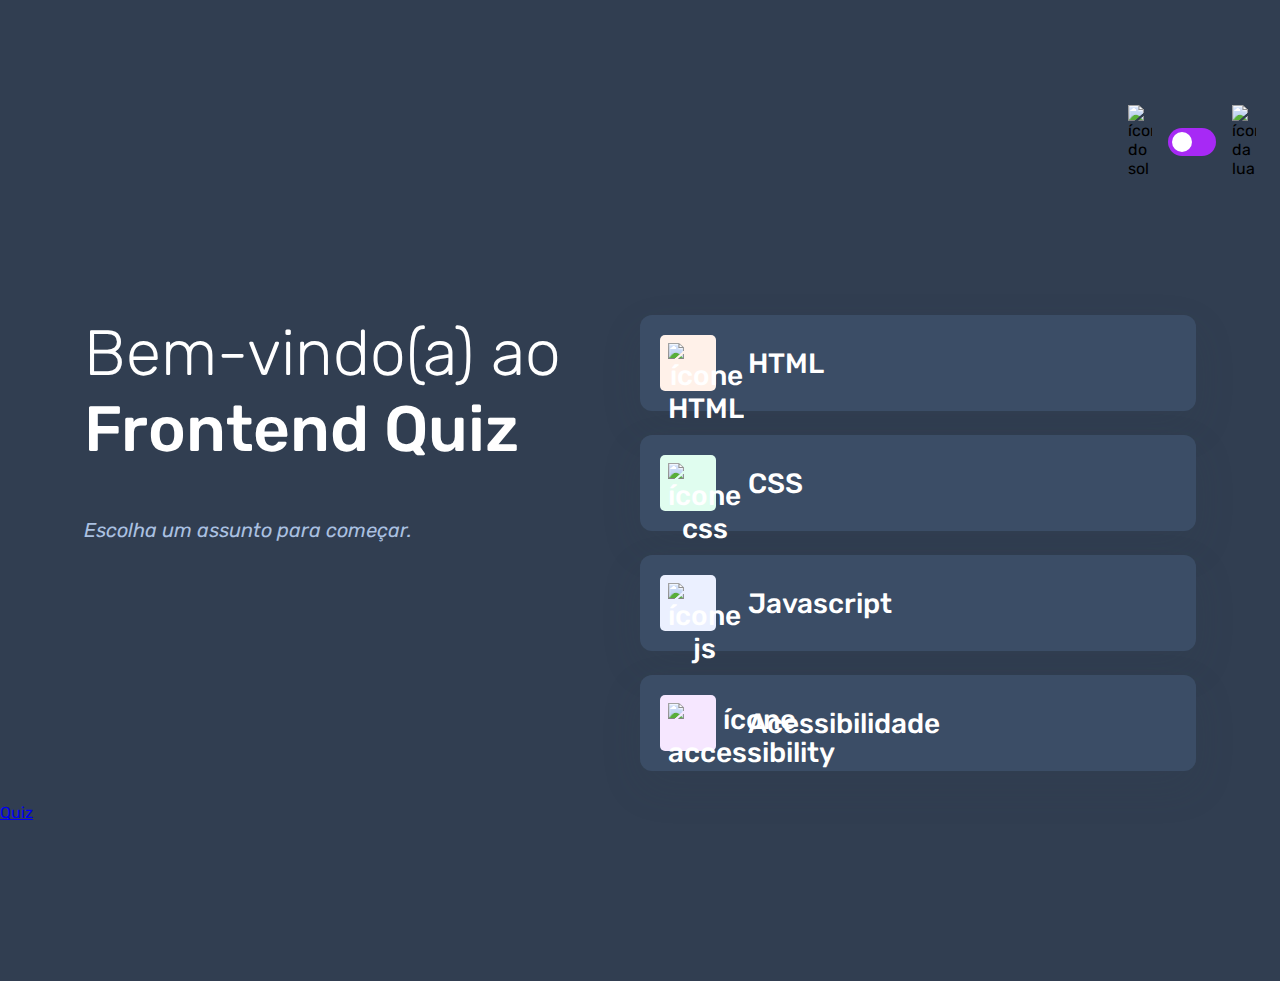
==== index.html @ 38fb469e "criação da página do quiz" ====
<!DOCTYPE html>
<html lang="en">
<head>
    <meta charset="UTF-8">
    <meta name="viewport" content="width=device-width, initial-scale=1.0">
    <link rel="preconnect" href="https://fonts.googleapis.com">
<link rel="preconnect" href="https://fonts.gstatic.com" crossorigin>
<link href="https://fonts.googleapis.com/css2?family=Rubik:ital,wght@0,300..900;1,300..900&display=swap" rel="stylesheet">
    <link rel="stylesheet" href="style.css">
    <title>Quiz App</title>
</head>
<body class="escuro">
    <header>
        <div class="tema">
            <img src="./assets/images/icon-sun-dark.svg" alt="ícone do sol">
            <button>
                <div></div>
            </button>
            <img src="./assets/images/icon-moon-dark.svg" alt="ícone da lua">
        </div>
    </header>

    <main>
        <section class="boas_vindas">
            <h1>
                Bem-vindo(a) ao <br> 
                <strong>Frontend Quiz</strong>
            </h1>

            <p>Escolha um assunto para começar.</p>
        </section>

        <section class="assuntos">
            <button class="botao_html">
                <div>
                    <img src="./assets/images/icon-html.svg" alt="ícone HTML">
                </div>
                HTML
            </button>

            <button  class="botao_css">
                <div>
                    <img src="./assets/images/icon-css.svg" alt="ícone css">
                </div>
                CSS
            </button>

            <button  class="botao_javascript">
                <div>
                    <img src="./assets/images/icon-js.svg" alt="ícone js">
                </div>
                Javascript
            </button>

            <button  class="botao_acessibilidade">
                <div>
                    <img src="./assets/images/icon-accessibility.svg" alt="ícone accessibility">
                </div>
                Acessibilidade
            </button>
        </section>
    </main>

    <a href="./pages/quiz/quiz.html">Quiz</a>
</body>
</html>
---- style.css ----
* {
    margin: 0;
    padding: 0;
    box-sizing: border-box;
    font-family: "Rubik", sans-serif;  
}

:root {
    --bg-color: #f4f6fa;
    --purple: #a729f5;
    --primary-text-color: #313e51;
    --secondary-text-color: #626c7f;
    --button-bg: #fff;
    --shadow: 0px 16px 40px 0px rgba(143, 160, 193, 0.14);
    --bg-html: #fff1e9;
    --bg-css: #e0fdef;
    --bg-javascript: #ebf0ff;
    --bg-acessibilidade: #f6e7ff;
    --white: #fff;
    --bg-mobile: url(./assets/images/pattern-background-mobile-light.svg);
    --bg-desktop: url(./assets/images/pattern-background-desktop-light.svg);
}

body.escuro {
    --bg-color: #313e51;
    --bg-mobile: url(./assets/images/pattern-background-mobile-dark.svg);
    --bg-desktop: url(./assets/images/pattern-background-desktop-dark.svg);
    --primary-text-color: #fff;
    --secondary-text-color: #abc1e1;
    --button-bg: #3b4d66;
    --shadow: 0px 16px 40px 0px rgba(49, 62, 81, 0.14);
}

body {
    height: 100svh;
    background: var(--bg-mobile) var(--bg-color);
    background-repeat: no-repeat;
    background-size: cover;
}

header {
    padding: 16px 24px;
    display: flex;
    justify-content: flex-end;
}

.tema {
    padding: 8px 0;
    display: flex;
    align-items: center;
    gap: 8px;
}

.tema img {
    width: 16px;
}

.tema button {
    height: 20px;
    width: 32px;
    background: var(--purple);
    border: 0;
    border-radius: 999px;
    padding: 4px;
}

.tema button div {
    background: var(--white);
    width: 12px;
    height: 12px;
    border-radius: 999px;

}

main {
    padding: 32px 24px;
}

.boas_vindas {
    margin-bottom: 40px;
}

.boas_vindas h1 {
    font-size: 40px;
    font-weight: 300;
    color: var(--primary-text-color);
    margin-bottom: 16px;
}

.boas_vindas h1 strong {
    font-weight: 500;
}

.boas_vindas p {
    color: var(--secondary-text-color);
    font-size: 14px;
    line-height: 150%;
    font-style: italic;
}

.assuntos {
    display: flex;
    flex-direction: column;
    gap: 12px;
}

.assuntos button {
    border: none;
    background: var(--button-bg);
    display: flex;
    align-items: center;
    gap: 16px;
    padding: 12px;
    border-radius: 12px;
    box-shadow: var(--shadow);
    font-size: 18px;
    font-weight: 500;
    color: var(--primary-text-color);
}

.assuntos button div {
    width: 40px;
    height: 40px;
    padding: 5px;
    border-radius: 5px;
}

.assuntos button img {
    width: 100%;
}

.botao_html div {
    background: var(--bg-html);
}

.botao_css div {
    background: var(--bg-css);
}

.botao_javascript div {
    background: var(--bg-javascript);
}

.botao_acessibilidade div {
    background: var(--bg-acessibilidade);
}

@media(min-width: 1100px) {
    body {
        background: var(--bg-desktop) var(--bg-color);
        background-size: cover;
        background-repeat: no-repeat;
    }

    header {
        margin-block: 81px;
    }

    .tema {
        gap: 16px;
    }

    .tema img {
        width: 24px;
    }

    .tema button {
        width: 48px;
        height: 28px;
    }

    .tema button div {
        width: 20px;
        height: 20px;
    }

    main {
        display: flex;
        max-width: 1160px;
        margin-inline: auto;
    }

    section {
        width: 100%;
    }

    .boas_vindas h1 {
        font-size: 64px;
        margin-bottom: 48px;
    }

    .boas_vindas p {
        font-size: 20px;
    }

    .assuntos {
        gap: 24px;
    }

    .assuntos button {
        font-size: 28px;
        padding: 20px;
        gap: 32px;
    }

    .assuntos button div {
        width: 56px;
        height: 56px;
        padding: 8px;
    }
}
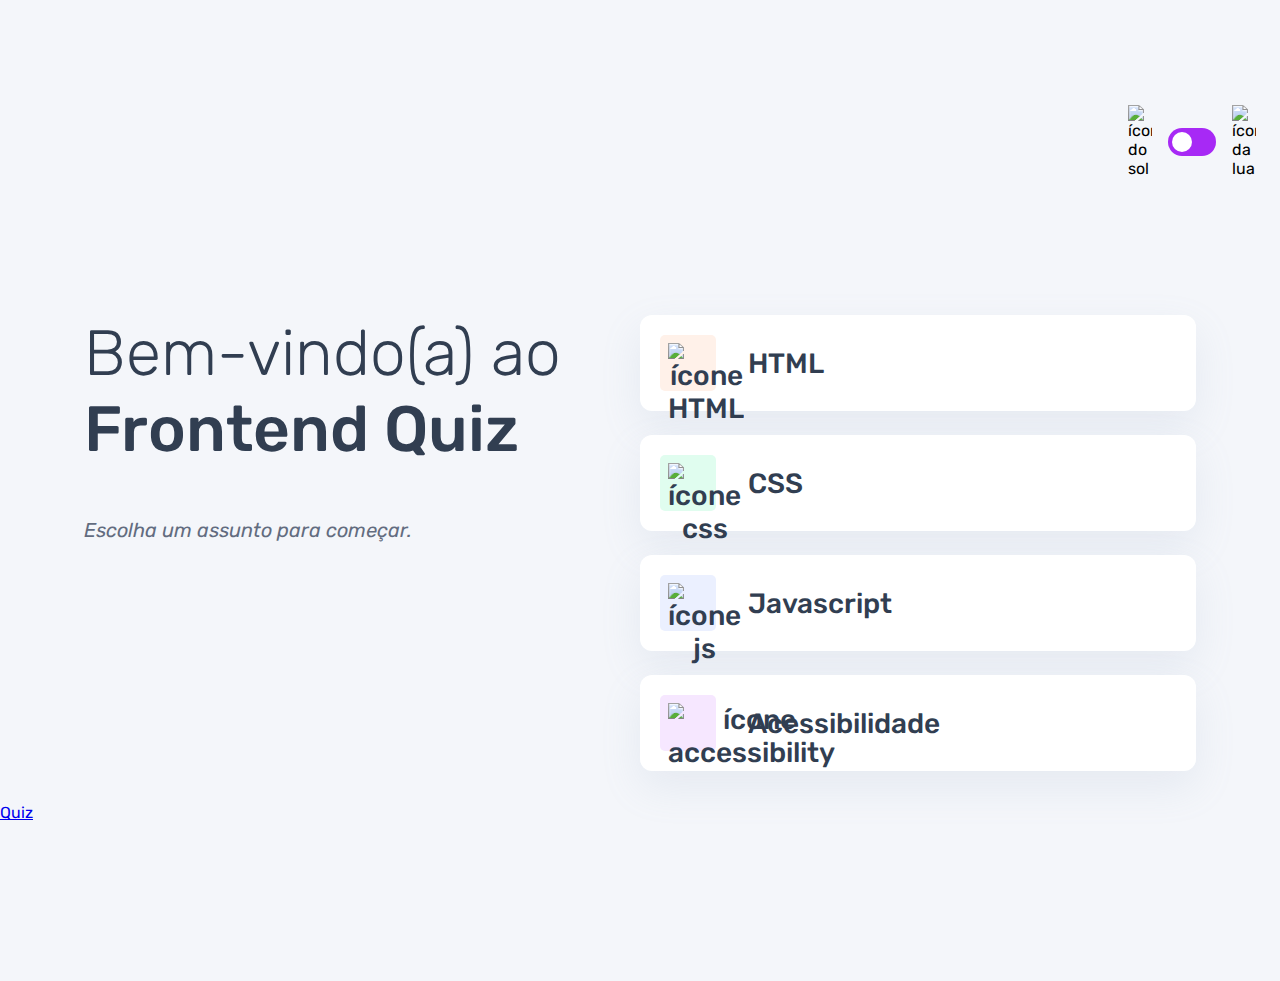
==== commit ed8ce64d: "estilização da pág quase completa" ====
--- a/index.html
+++ b/index.html
@@ -4,12 +4,12 @@
     <meta charset="UTF-8">
     <meta name="viewport" content="width=device-width, initial-scale=1.0">
     <link rel="preconnect" href="https://fonts.googleapis.com">
-<link rel="preconnect" href="https://fonts.gstatic.com" crossorigin>
-<link href="https://fonts.googleapis.com/css2?family=Rubik:ital,wght@0,300..900;1,300..900&display=swap" rel="stylesheet">
+    <link rel="preconnect" href="https://fonts.gstatic.com" crossorigin>
+    <link href="https://fonts.googleapis.com/css2?family=Rubik:ital,wght@0,300..900;1,300..900&display=swap" rel="stylesheet">
     <link rel="stylesheet" href="style.css">
     <title>Quiz App</title>
 </head>
-<body class="escuro">
+<body class="">
     <header>
         <div class="tema">
             <img src="./assets/images/icon-sun-dark.svg" alt="ícone do sol">
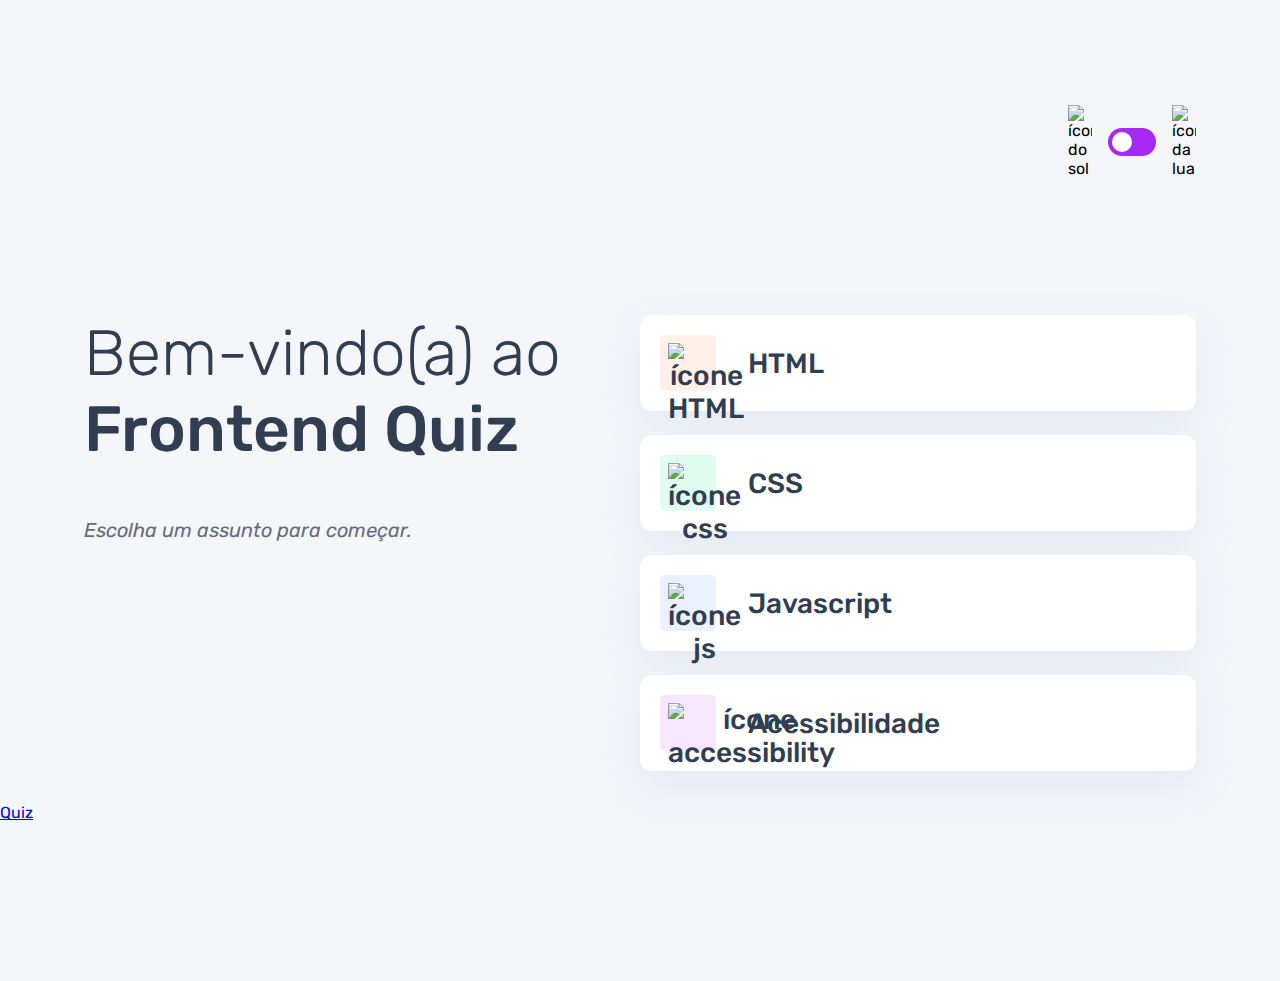
==== commit 98b4b2a7: "primeiros ajustes do tema no JS" ====
--- a/index.html
+++ b/index.html
@@ -7,9 +7,10 @@
     <link rel="preconnect" href="https://fonts.gstatic.com" crossorigin>
     <link href="https://fonts.googleapis.com/css2?family=Rubik:ital,wght@0,300..900;1,300..900&display=swap" rel="stylesheet">
     <link rel="stylesheet" href="style.css">
+    <script src="./script.js" defer></script>
     <title>Quiz App</title>
 </head>
-<body class="">
+<body>
     <header>
         <div class="tema">
             <img src="./assets/images/icon-sun-dark.svg" alt="ícone do sol">
--- a/style.css
+++ b/style.css
@@ -2,7 +2,8 @@
     margin: 0;
     padding: 0;
     box-sizing: border-box;
-    font-family: "Rubik", sans-serif;  
+    font-family: "Rubik", sans-serif;
+
 }
 
 :root {
@@ -42,6 +43,8 @@
     padding: 16px 24px;
     display: flex;
     justify-content: flex-end;
+    max-width: 1160px;
+    margin-inline: auto;
 }
 
 .tema {
@@ -62,6 +65,7 @@
     border: 0;
     border-radius: 999px;
     padding: 4px;
+    display: flex;
 }
 
 .tema button div {
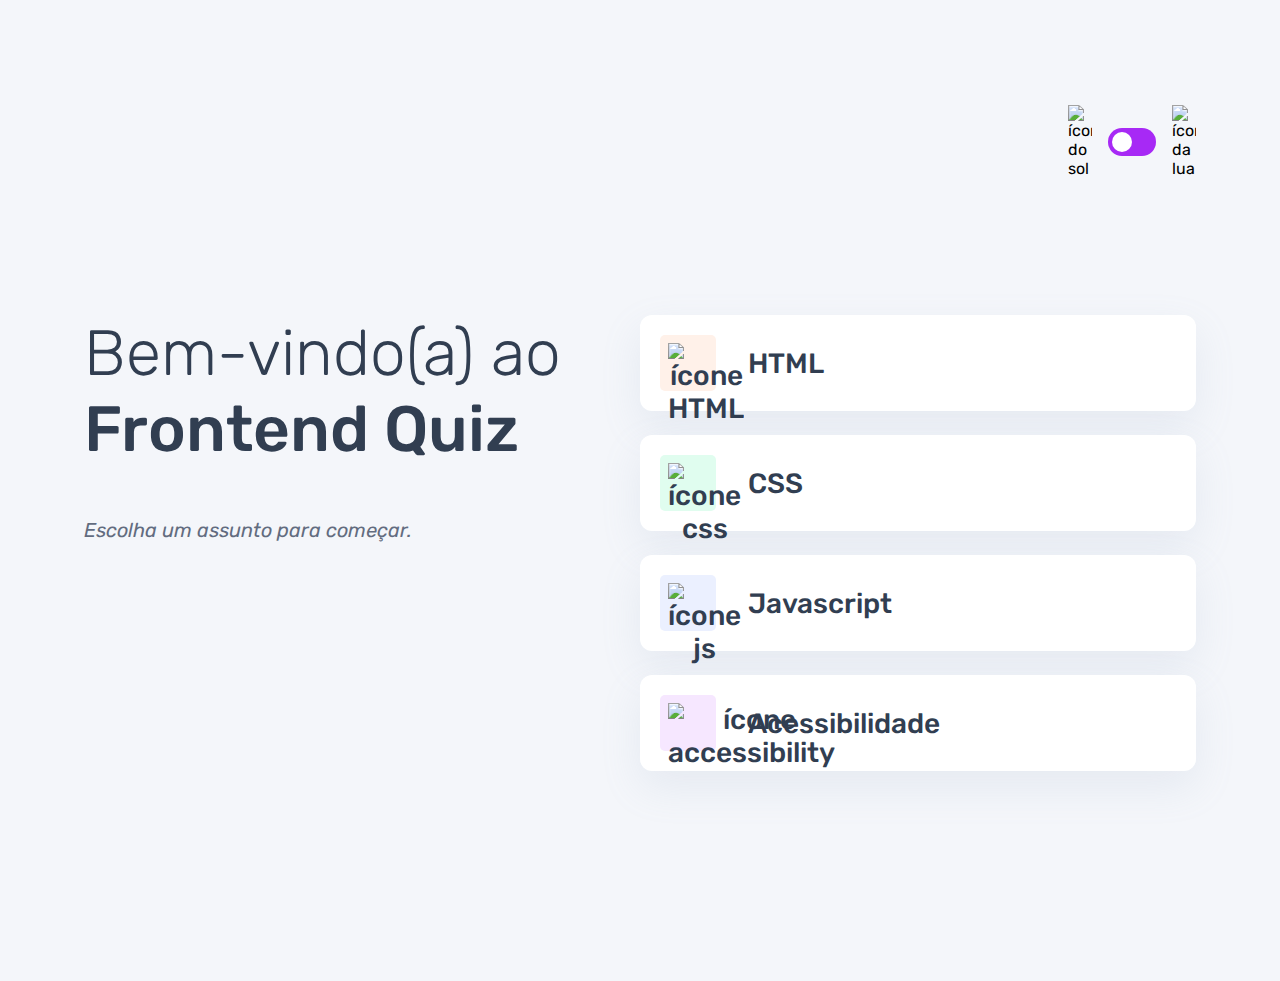
==== commit a36c00c3: "add a função de escolha de tema para o quiz" ====
--- a/index.html
+++ b/index.html
@@ -7,7 +7,7 @@
     <link rel="preconnect" href="https://fonts.gstatic.com" crossorigin>
     <link href="https://fonts.googleapis.com/css2?family=Rubik:ital,wght@0,300..900;1,300..900&display=swap" rel="stylesheet">
     <link rel="stylesheet" href="style.css">
-    <script src="./script.js" defer></script>
+    <script src="./script.js" type="module" defer></script>
     <title>Quiz App</title>
 </head>
 <body>
@@ -61,7 +61,5 @@
             </button>
         </section>
     </main>
-
-    <a href="./pages/quiz/quiz.html">Quiz</a>
 </body>
 </html>--- a/style.css
+++ b/style.css
@@ -66,6 +66,7 @@
     border-radius: 999px;
     padding: 4px;
     display: flex;
+    cursor: pointer;
 }
 
 .tema button div {
@@ -120,6 +121,7 @@
     font-size: 18px;
     font-weight: 500;
     color: var(--primary-text-color);
+    cursor: pointer;
 }
 
 .assuntos button div {
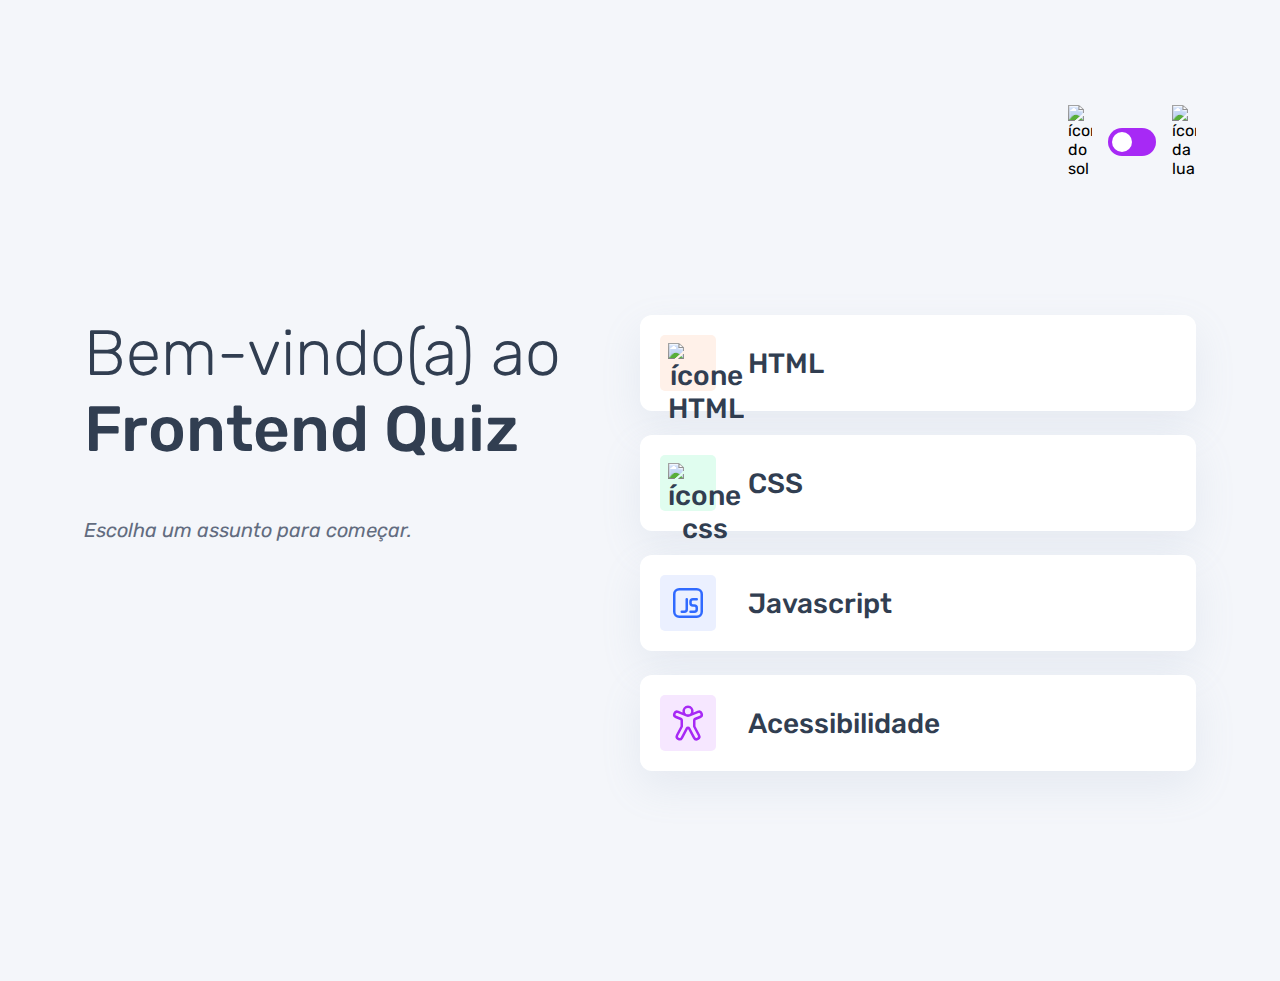
==== commit cb7e78da: "alteração dinamica do assunto da pág" ====
--- a/index.html
+++ b/index.html
@@ -48,14 +48,14 @@
 
             <button  class="botao_javascript">
                 <div>
-                    <img src="./assets/images/icon-js.svg" alt="ícone js">
+                    <img src="./assets/images/icon-javascript.svg" alt="ícone js">
                 </div>
                 Javascript
             </button>
 
             <button  class="botao_acessibilidade">
                 <div>
-                    <img src="./assets/images/icon-accessibility.svg" alt="ícone accessibility">
+                    <img src="./assets/images/icon-acessibilidade.svg" alt="ícone accessibility">
                 </div>
                 Acessibilidade
             </button>
